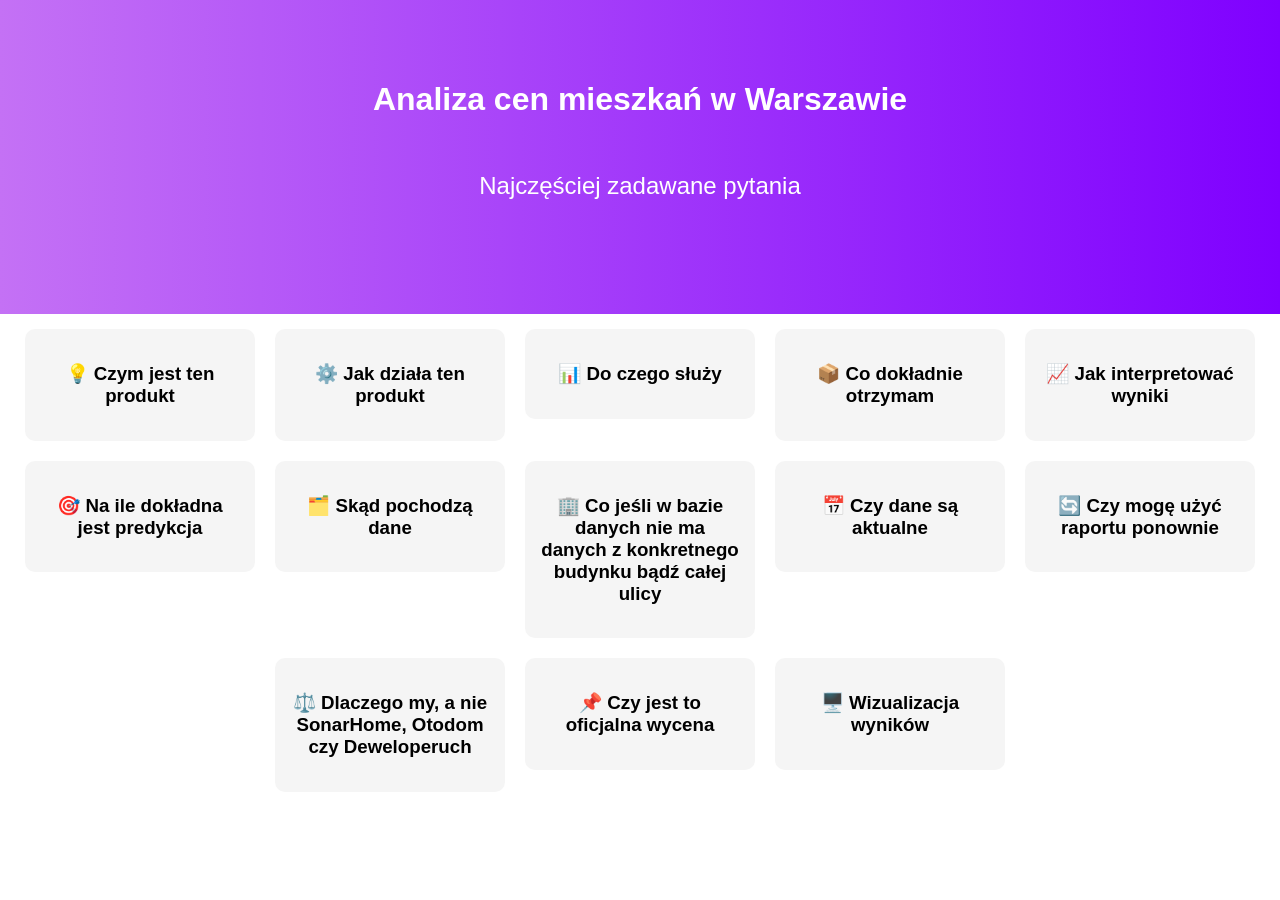
==== frontend/FAQ.html @ aa1127d9 "poprawa kosmetyczna css i indexu" ====
<!DOCTYPE html>
<html lang="en">
<head>
    <meta charset="UTF-8">
    <title>FAQ</title>
    <link rel="stylesheet" href="stylee.css">

</head>
<body>
<div class="hero_violet">
    <h1>Analiza cen mieszkań w Warszawie</h1>
    <p>Najczęściej zadawane pytania</p>

</div>
<div class="features">
    <div class="feature-box-faq">
        <h3>💡 Czym jest ten produkt</h3>
        <p class = "answer">To narzędzie, które pozwala oszacować realną wartość mieszkania na podstawie rzeczywistych transakcji uzyskanych z danych Ministerstwa Rozwoju i Technologii.</p>
    </div>


    <div class="feature-box-faq">
        <h3>⚙️ Jak działa ten produkt</h3>
        <p class = "answer">Po podaniu odpowiednich danych, model uczenia maszynowego, oparty na regresji liniowej, przewiduje przybliżoną cenę za metr kwadratowy mieszkania na podstawie 50 000 faktycznych rekordów transakcyjnych. </p>
    </div>

    <div class="feature-box-faq">
        <h3>📊️ Do czego służy</h3>
        <p class = "answer">Narzędzie pomaga ocenić, czy cena mieszkania jest zawyżona, zaniżona czy też adekwatna.
        Może być wykorzystane przy zakupie, sprzedaży lub analizie inwestycji.</p>
    </div>


    <div class="feature-box-faq">
        <h3>📦️ Co dokładnie otrzymam</h3>
        <p class = "answer">Końcowym produktem jest raport zawierający predykcję wartości mieszkania dla wskazanego adresu i parametrów.
Dodatkowo raport zawiera zagregowane dane transakcyjne z najbliższej okolicy.
Jeśli ulica występuje w bazie – otrzymasz również dane dla ulicy, a jeśli dostępne są dane dla konkretnego adresu – także dla budynku.</p>
    </div>

    <div class="feature-box-faq">
        <h3>📈 Jak interpretować wyniki</h3>
        <p class = "answer">Wynik należy traktować jako realistyczną estymację ceny rynkowej, a nie dokładną wycenę notarialną.
        Najlepiej porównać go z cenami ofert i potraktować jako punkt odniesienia przy negocjacjach.</p>
    </div>




    <div class="feature-box-faq">
        <h3>🎯 Na ile dokładna jest predykcja</h3>
        <p class="answer">
            Średni błąd przewidywania wynosi około 7%.
            Oznacza to, że dla większości mieszkań model trafia bardzo blisko realnej ceny rynkowej.
            <br><br>
            Dokładność zależy jednak od dostępności danych – w lokalizacjach z dużą liczbą transakcji
            (np. popularne dzielnice) wyniki są bardziej precyzyjne.
            <br><br>
            W przypadku rzadkich adresów lub nietypowych mieszkań (np. bardzo duży metraż,
            wysoki standard, unikalna lokalizacja), odchylenie może być większe.
            <br><br>
            Raport najlepiej traktować jako solidny punkt odniesienia do oceny,
            czy dana oferta jest zawyżona lub atrakcyjna.
        </p>
    </div>

    <div class="feature-box-faq">
        <h3>🗂️ Skąd pochodzą dane</h3>
        <p class = "answer">Dane pochodzą z rejestru cen nieruchomości publikowanego przez Ministerstwo Rozwoju i Technologii (geoportal.gov.pl).
Są to oficjalne ceny transakcyjne zawarte w aktach notarialnych.</p>
    </div>

    <div class="feature-box-faq">
        <h3>🏢 Co jeśli w bazie danych nie ma danych z konkretnego budynku bądź całej ulicy</h3>
        <p class = "answer">W przypadku braku budynku, raport generowany jest w głównej mierze w oparciu o dane transakcyjne ze wskazanej ulicy i najbliższej okolicy.
        <br><br>
            W przypadku braku jakichkolwiek danych ze wskazanej ulicy, raport generwoany jest w oparciu o najbliższą okolicę.
        </p>
    </div>

    <div class="feature-box-faq">
        <h3>📅 Czy dane są aktualne</h3>
        <p class = "answer">Dane obejmują lata 2024–obecnie i są reprezentatywne dla aktualnych warunków rynkowych.</p>
    </div>

    <div class="feature-box-faq">

        <h3>🔄 Czy mogę użyć raportu ponownie</h3>
        <p class = "answer">Po zakupie raport będzie dostępny na stronie przez godzinę od kliknięcia w "wygeneruj wyniki". Dokument ZIP z gotowymi do pobrania plikami przedstawiającymi całość raportu i danych można w tym czasie pobierać dowolnie, a pobrane pliki będą już na zawsze do Państwa dyspozycji.</p>
    </div>

    <div class="feature-box-faq">
        <h3>⚖️ Dlaczego my, a nie SonarHome, Otodom czy Deweloperuch</h3>
        <p class = "answer">Na rynku istnieją różne narzędzia do analizy cen mieszkań, jednak każde z nich ma swoje ograniczenia.
<br><br>
Serwisy takie jak SonarHome oferują wyceny po podaniu danych kontaktowych (np. e-mail i telefon), co często wiąże się z dalszym kontaktem marketingowym oraz nie oferują danych z okolicy.
<br><br>
Portale ogłoszeniowe, takie jak Otodom, prezentują głównie ceny ofertowe, które mogą znacząco odbiegać od rzeczywistych cen transakcyjnych.
<br><br>
Z kolei narzędzia analizujące konkretne adresy, takie jak Deweloperuch, pokazują dane historyczne, ale nie oferują predykcji dopasowanej do parametrów konkretnego mieszkania.
<br><br>
Ten raport łączy wszystkie te elementy – wykorzystuje rzeczywiste dane transakcyjne, które podane są w raporcie i generuje spersonalizowaną predykcję ceny dla wskazanego mieszkania. Dzięki temu otrzymujesz pełniejszy i bardziej realistyczny obraz rynku niż w przypadku pojedynczych narzędzi.
        </p>

    </div>
    <div class="feature-box-faq">
        <h3>📌 Czy jest to oficjalna wycena</h3>
        <p class = "answer">Nie – raport ma charakter informacyjny i nie zastępuje wyceny rzeczoznawcy majątkowego.</p>
    </div>


    <div class="feature-box-faq">
        <h3>🖥️  Wizualizacja wyników</h3>
        <a href="wynikidisplay.html" class="feature-link">
            <p class = "answer">Kliknij, aby przejść do wizualizacji otrzymanych wyników</p>
        </a>
    </div>

</div>




<script>
document.querySelectorAll(".feature-box-faq").forEach(box => {
    box.addEventListener("click", () => {
        box.classList.toggle("active");
    });
});
</script>

</body>
</html>
---- frontend/stylee.css ----
body {
    margin: 0;
    font-family: Arial;
    text-align: center;
}

/* HERO */
.hero {
    background: linear-gradient(to right, #4facfe, #00f2fe);
    color: white;
    padding: 60px 20px;
}

.hero_violet {
    background: linear-gradient(to right, #c471f5, #7f00ff);
    color: white;
    padding: 60px 20px;
}

.hero h1 {
    font-size: 2.5rem;
}

.hero p {
    font-size: 1.2rem;
}

.hero_violet p {
    padding: 30px;
    font-size: 1.5rem;
}



/* BUTTON */
.main-btn {
    display: inline-block;
    margin-top: 20px;
    padding: 12px 25px;
    background: white;
    color: #333;
    text-decoration: none;
    border-radius: 8px;
    font-weight: bold;
}

/* FEATURES */
.features {
    display: flex;
    justify-content: center;
    gap: 20px;
    padding: 15px;
    flex-wrap: wrap; /* 🔥 ważne */
    align-items: flex-start;
}

.feature-box {
    width: 225px;
    padding: 8px;
    border-radius: 10px;
    background: #f5f5f5;
}




.feature-box-faq {
    width: 200px;
    padding: 15px;
    border-radius: 10px;
    background: #f5f5f5;
    cursor: pointer;

}

.answer {
    display: none;
    margin-top: 10px;
}

.feature-box-faq.active .answer {
    display: block;
}



/* 📱 MOBILE */
@media (max-width: 768px) {

    .hero {
        padding: 60px 15px;
    }

    .hero h1 {
        font-size: 1.8rem;
    }

    .hero p {
        font-size: 1rem;
    }

    .features {
        flex-direction: column;
        align-items: center;
    }

    .feature-box {
        width: 90%; /* zamiast sztywnego 250px */
    }
}
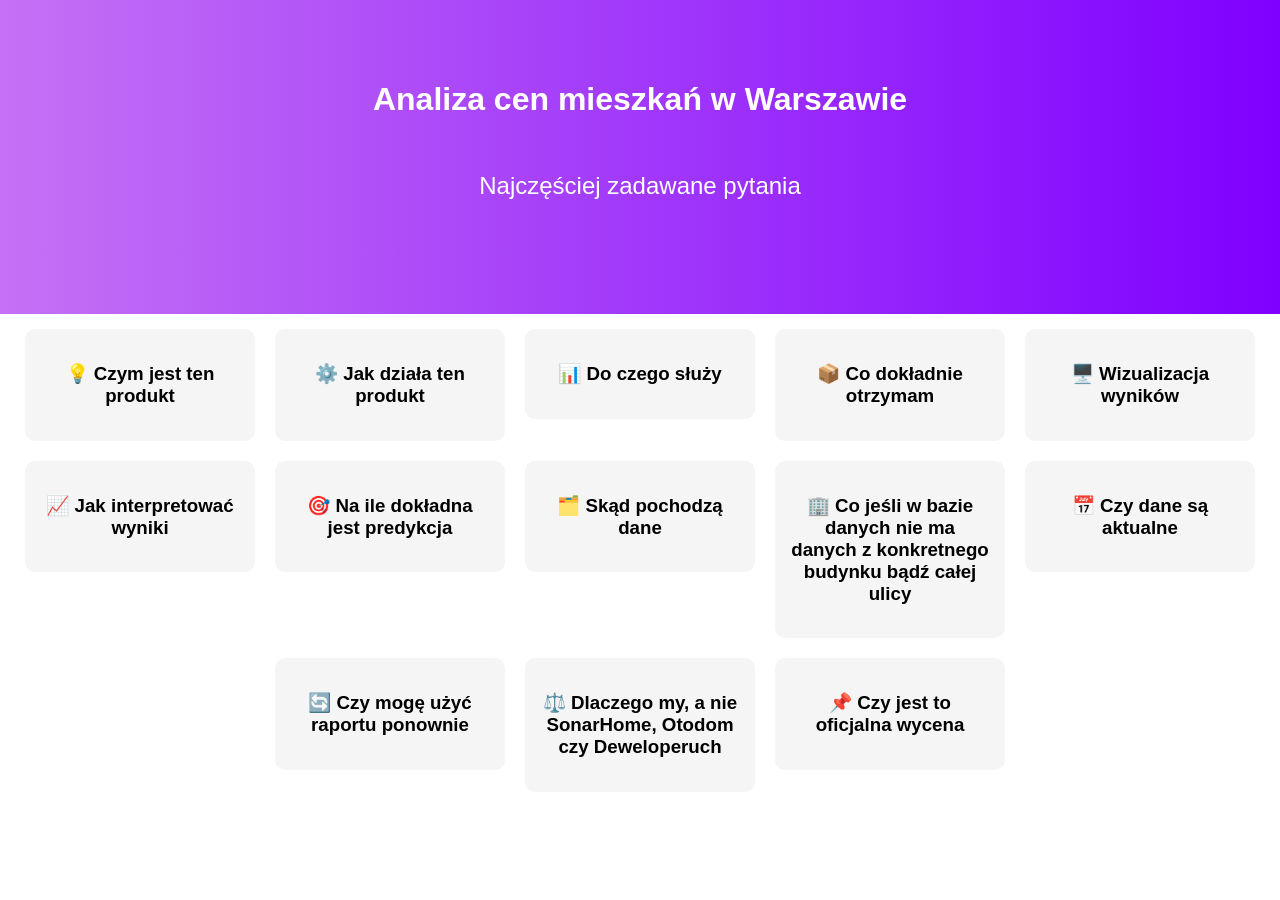
==== commit 314ff1b3: "zamiana miejsc w faq" ====
--- a/frontend/FAQ.html
+++ b/frontend/FAQ.html
@@ -37,6 +37,17 @@
 Dodatkowo raport zawiera zagregowane dane transakcyjne z najbliższej okolicy.
 Jeśli ulica występuje w bazie – otrzymasz również dane dla ulicy, a jeśli dostępne są dane dla konkretnego adresu – także dla budynku.</p>
     </div>
+
+
+    <div class="feature-box-faq">
+        <h3>🖥️  Wizualizacja wyników</h3>
+        <a href="wynikidisplay.html" class="feature-link">
+            <p class = "answer">Kliknij, aby przejść do wizualizacji otrzymanych wyników</p>
+        </a>
+    </div>
+
+
+
 
     <div class="feature-box-faq">
         <h3>📈 Jak interpretować wyniki</h3>
@@ -109,12 +120,7 @@
     </div>
 
 
-    <div class="feature-box-faq">
-        <h3>🖥️  Wizualizacja wyników</h3>
-        <a href="wynikidisplay.html" class="feature-link">
-            <p class = "answer">Kliknij, aby przejść do wizualizacji otrzymanych wyników</p>
-        </a>
-    </div>
+
 
 </div>
 
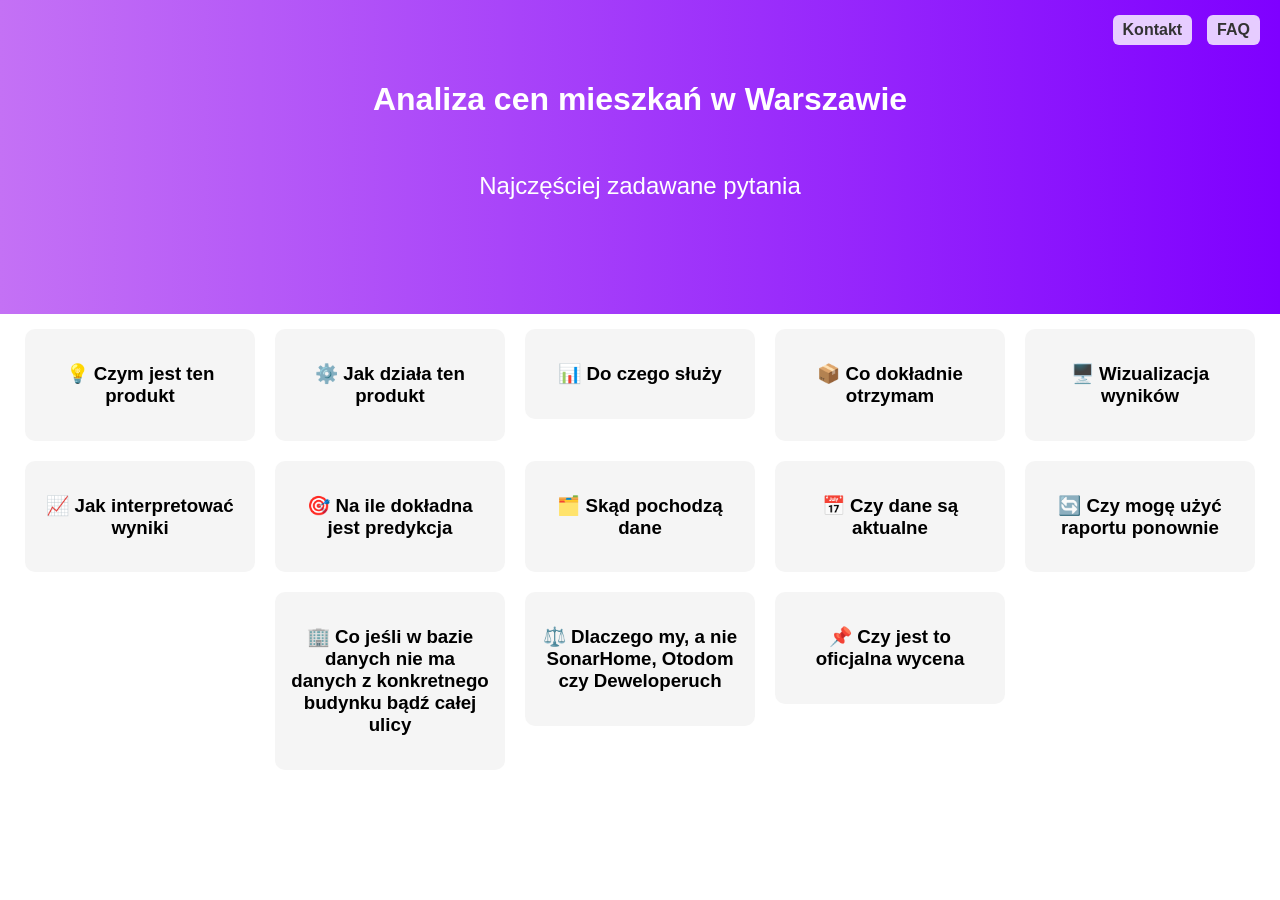
==== commit 7018881b: "dodanie kontaktu i generalnie juz dzialajace wszystko poza kontaktem" ====
--- a/frontend/FAQ.html
+++ b/frontend/FAQ.html
@@ -7,6 +7,13 @@
 
 </head>
 <body>
+
+<div class="top-links">
+    <a href="kontakt.html">Kontakt</a>
+    <a href="FAQ.html">FAQ</a>
+</div>
+
+
 <div class="hero_violet">
     <h1>Analiza cen mieszkań w Warszawie</h1>
     <p>Najczęściej zadawane pytania</p>
@@ -81,13 +88,7 @@
 Są to oficjalne ceny transakcyjne zawarte w aktach notarialnych.</p>
     </div>
 
-    <div class="feature-box-faq">
-        <h3>🏢 Co jeśli w bazie danych nie ma danych z konkretnego budynku bądź całej ulicy</h3>
-        <p class = "answer">W przypadku braku budynku, raport generowany jest w głównej mierze w oparciu o dane transakcyjne ze wskazanej ulicy i najbliższej okolicy.
-        <br><br>
-            W przypadku braku jakichkolwiek danych ze wskazanej ulicy, raport generwoany jest w oparciu o najbliższą okolicę.
-        </p>
-    </div>
+
 
     <div class="feature-box-faq">
         <h3>📅 Czy dane są aktualne</h3>
@@ -99,6 +100,15 @@
         <h3>🔄 Czy mogę użyć raportu ponownie</h3>
         <p class = "answer">Po zakupie raport będzie dostępny na stronie przez godzinę od kliknięcia w "wygeneruj wyniki". Dokument ZIP z gotowymi do pobrania plikami przedstawiającymi całość raportu i danych można w tym czasie pobierać dowolnie, a pobrane pliki będą już na zawsze do Państwa dyspozycji.</p>
     </div>
+
+    <div class="feature-box-faq">
+        <h3>🏢 Co jeśli w bazie danych nie ma danych z konkretnego budynku bądź całej ulicy</h3>
+        <p class = "answer">W przypadku braku budynku, raport generowany jest w głównej mierze w oparciu o dane transakcyjne ze wskazanej ulicy i najbliższej okolicy.
+        <br><br>
+            W przypadku braku jakichkolwiek danych ze wskazanej ulicy, raport generwoany jest w oparciu o najbliższą okolicę.
+        </p>
+    </div>
+
 
     <div class="feature-box-faq">
         <h3>⚖️ Dlaczego my, a nie SonarHome, Otodom czy Deweloperuch</h3>
--- a/frontend/stylee.css
+++ b/frontend/stylee.css
@@ -3,6 +3,31 @@
     font-family: Arial;
     text-align: center;
 }
+
+
+.top-links {
+    position: fixed;
+    top: 15px;
+    right: 20px;
+    display: flex;
+    gap: 15px;
+    z-index: 999;
+}
+
+.top-links a {
+    text-decoration: none;
+    color: #333;
+    font-weight: 600;
+    background: rgba(255,255,255,0.8);
+    padding: 6px 10px;
+    border-radius: 6px;
+}
+
+.top-links a:hover {
+    background: #fff;
+}
+
+
 
 /* HERO */
 .hero {
@@ -87,6 +112,19 @@
 /* 📱 MOBILE */
 @media (max-width: 768px) {
 
+        .top-links {
+        top: 10px;
+        right: 10px;
+        gap: 10px;
+    }
+
+    .top-links a {
+        font-size: 14px;
+        padding: 5px 8px;
+    }
+
+
+
     .hero {
         padding: 60px 15px;
     }
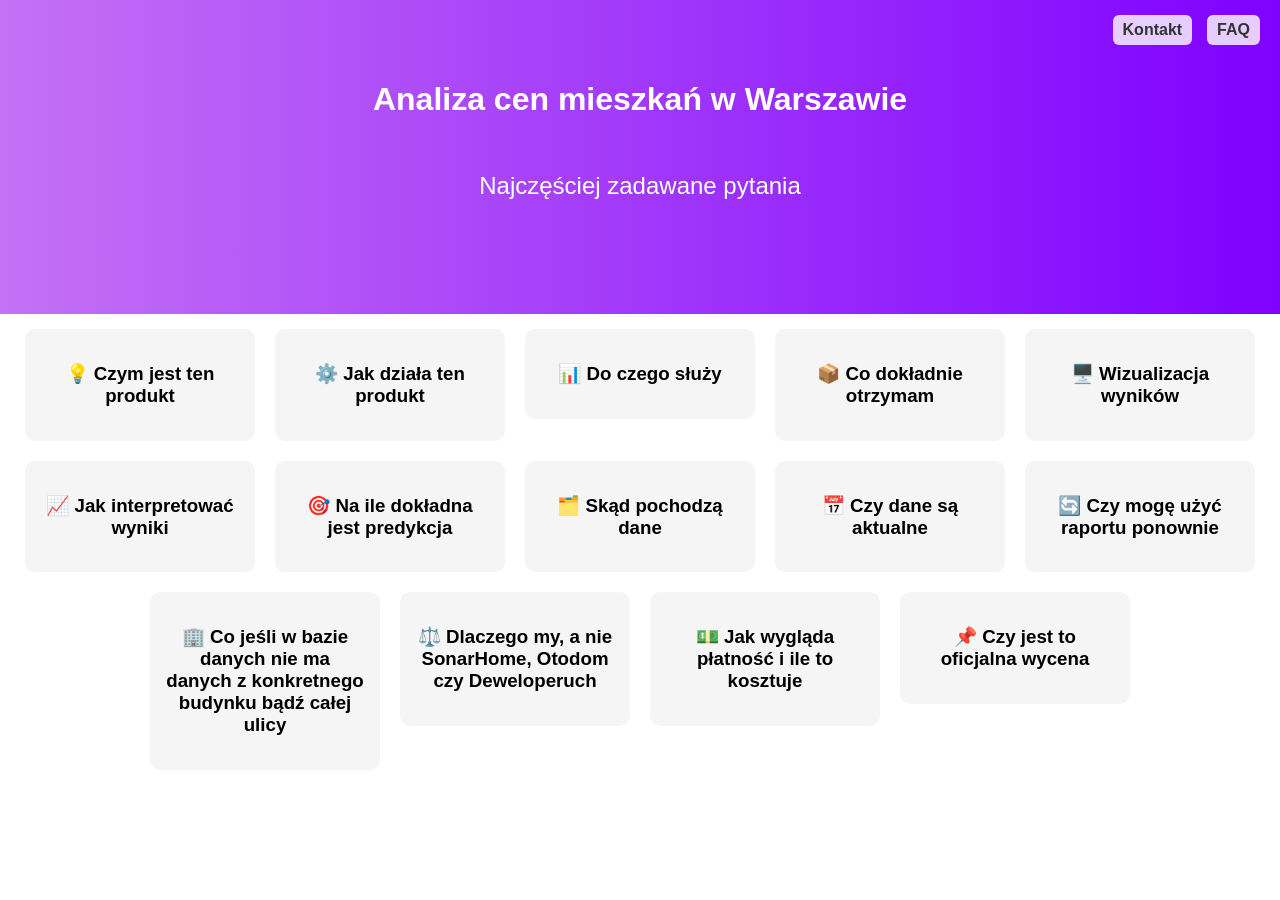
==== commit bc23105f: "poprawka w faq" ====
--- a/frontend/FAQ.html
+++ b/frontend/FAQ.html
@@ -124,12 +124,22 @@
         </p>
 
     </div>
+
+
+
+    <div class="feature-box-faq">
+        <h3>💵 Jak wygląda płatność i ile to kosztuje</h3>
+        <p class = "answer">Płatność odbywa się online za pomocą bezpiecznego systemu Stripe. Po wprowadzeniu danych mieszkania zostaniesz przekierowany do formularza płatności, gdzie możesz zapłacić kartą.
+            <br><br>
+            Koszt raportu to 5 zł – jest to jednorazowa opłata za wygenerowanie pełnego raportu dla wybranego mieszkania. Po opłaceniu natychmiast uzyskujesz dostęp do wyników.
+            <br><br>
+            Nie wymagamy zakładania konta ani podawania dodatkowych danych kontaktowych – płacisz tylko za konkretny raport i od razu go otrzymujesz. </p>
+    </div>
+
     <div class="feature-box-faq">
         <h3>📌 Czy jest to oficjalna wycena</h3>
         <p class = "answer">Nie – raport ma charakter informacyjny i nie zastępuje wyceny rzeczoznawcy majątkowego.</p>
     </div>
-
-
 
 
 </div>
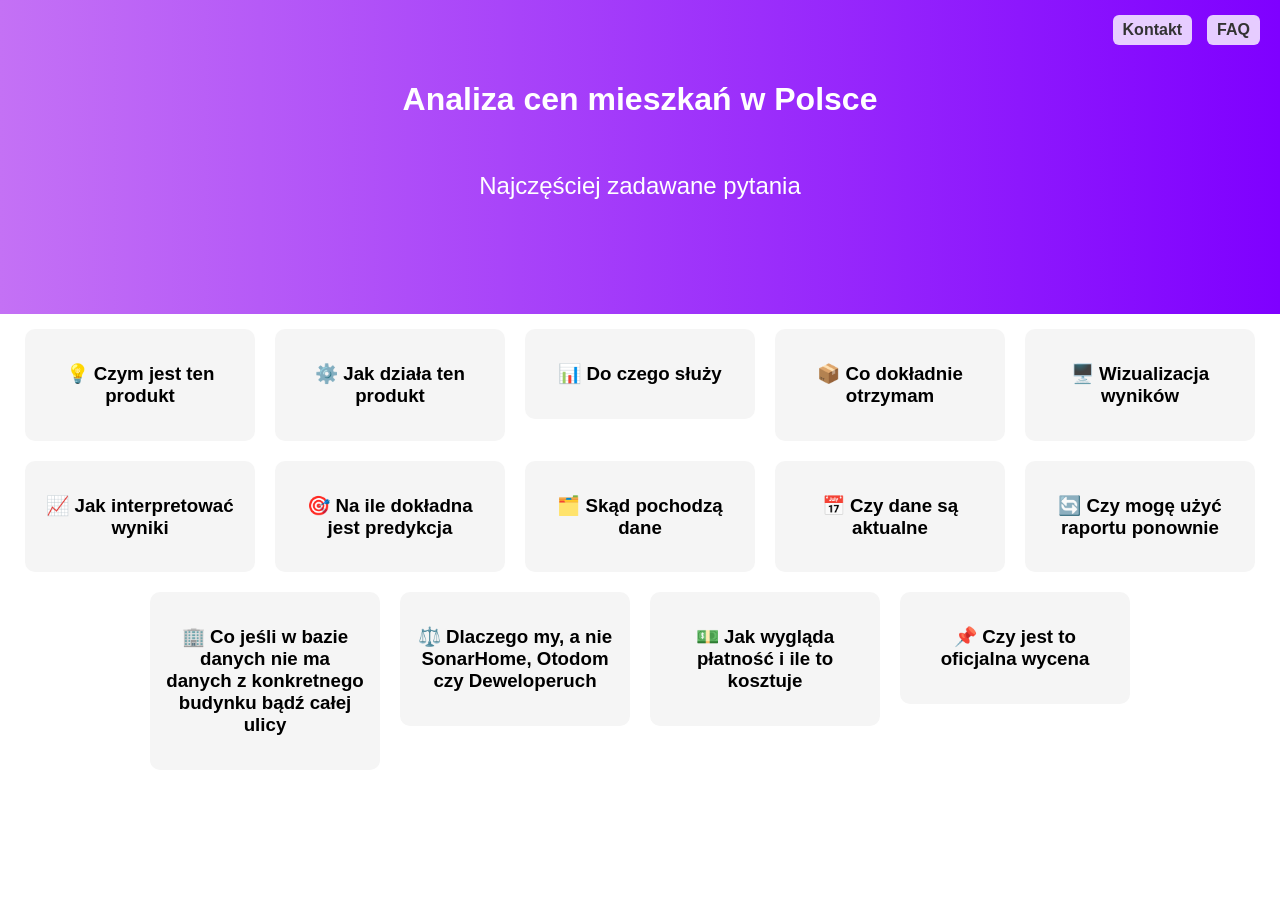
==== commit 344b70d7: "poprawka w faq" ====
--- a/frontend/FAQ.html
+++ b/frontend/FAQ.html
@@ -15,7 +15,7 @@
 
 
 <div class="hero_violet">
-    <h1>Analiza cen mieszkań w Warszawie</h1>
+    <h1>Analiza cen mieszkań w Polsce</h1>
     <p>Najczęściej zadawane pytania</p>
 
 </div>
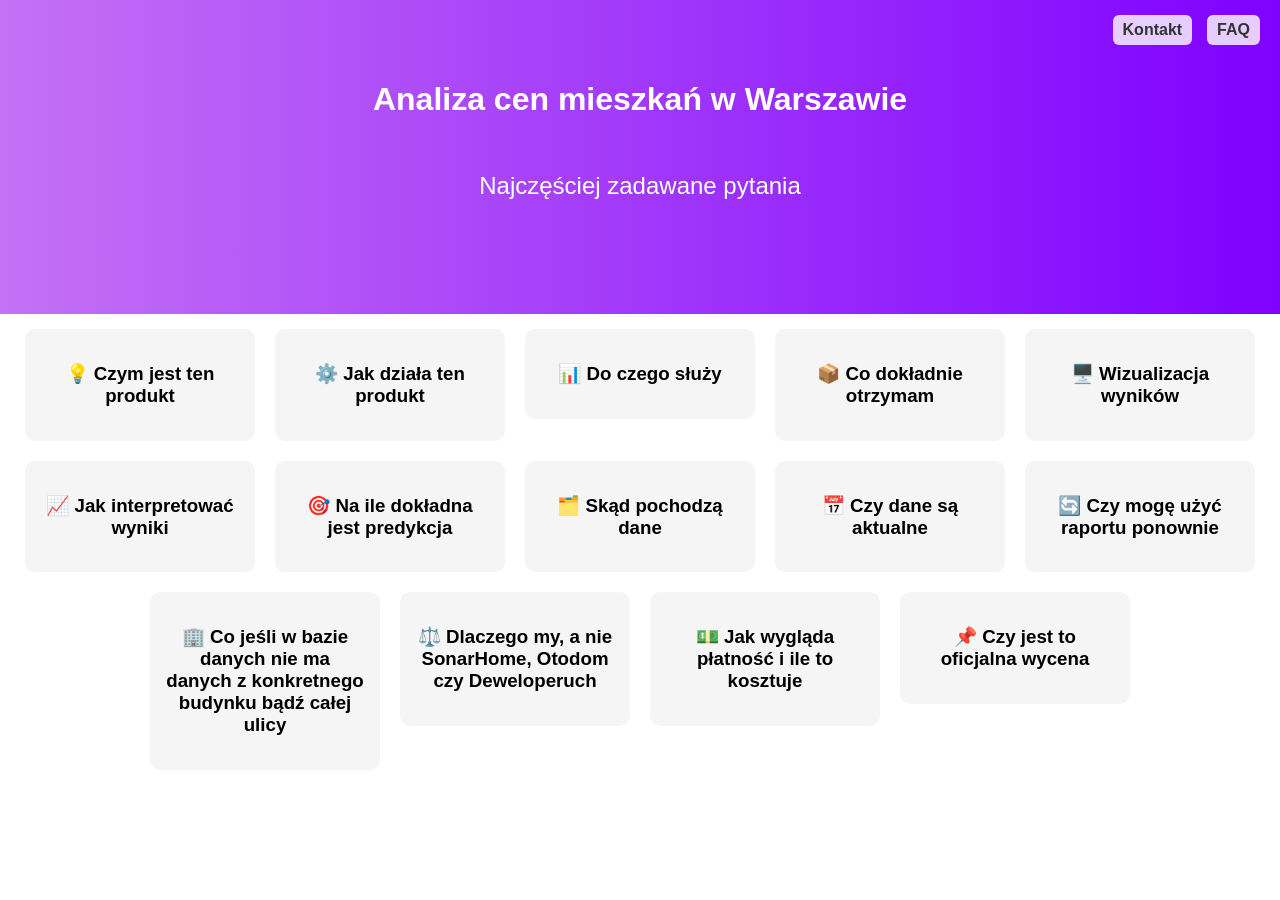
==== commit 189f1451: "droban zmiana w faq" ====
--- a/frontend/FAQ.html
+++ b/frontend/FAQ.html
@@ -15,7 +15,7 @@
 
 
 <div class="hero_violet">
-    <h1>Analiza cen mieszkań w Polsce</h1>
+    <h1>Analiza cen mieszkań w Warszawie</h1>
     <p>Najczęściej zadawane pytania</p>
 
 </div>
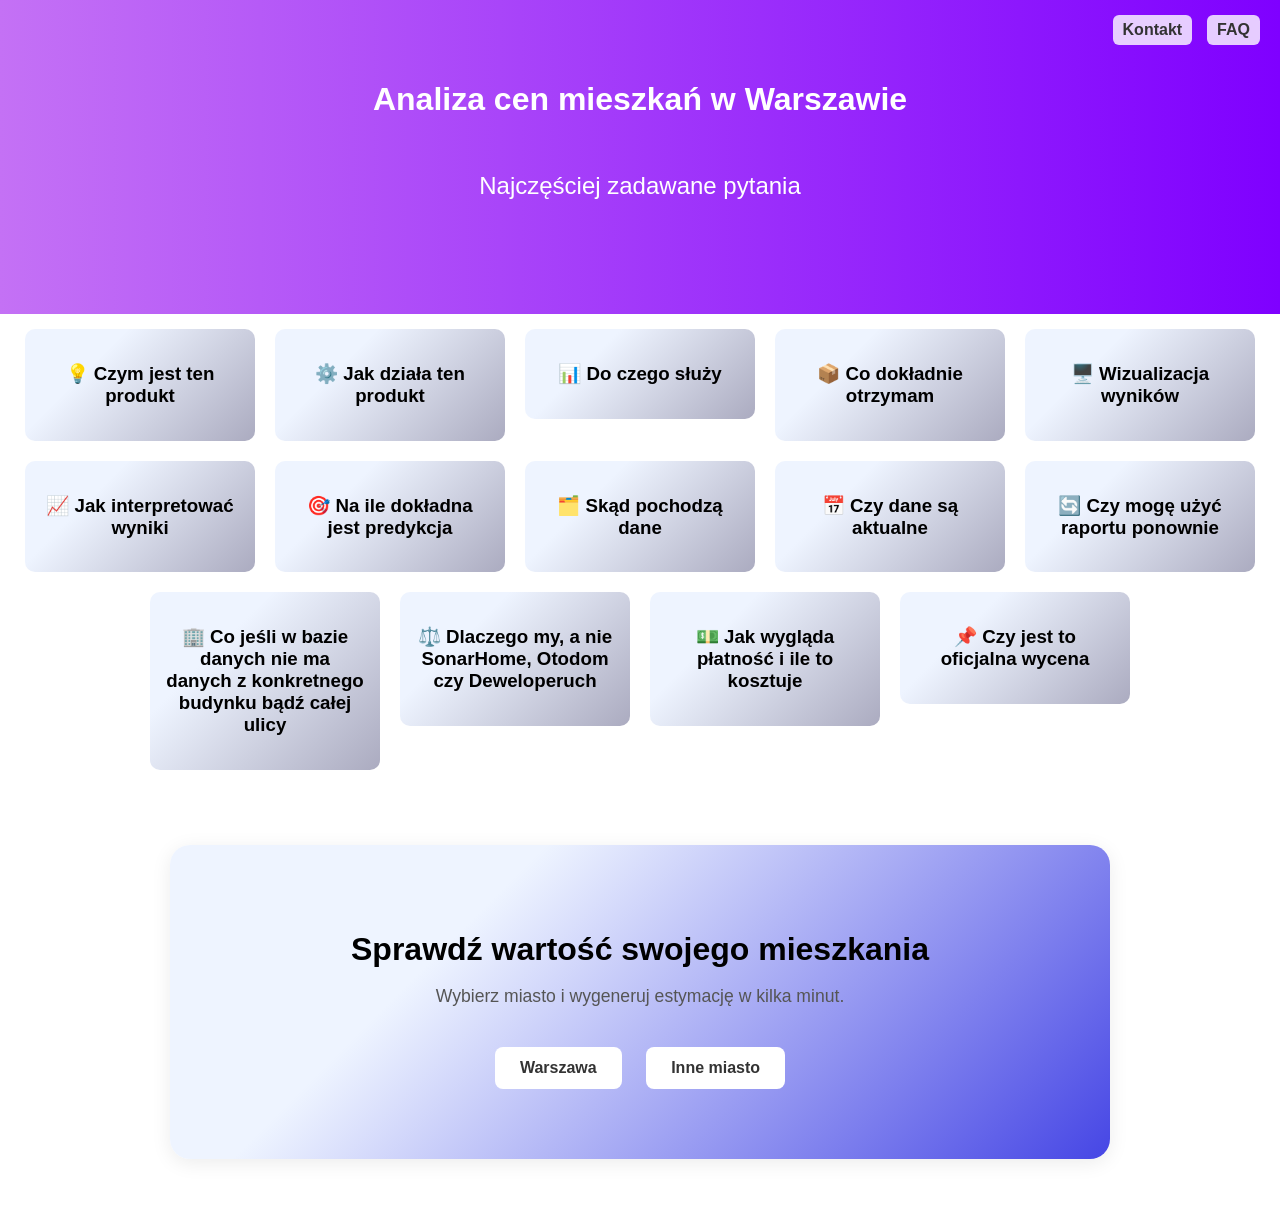
==== commit 8c5692ff: "ostatnia poprawka" ====
--- a/frontend/FAQ.html
+++ b/frontend/FAQ.html
@@ -145,6 +145,18 @@
 </div>
 
 
+<div class="cta">
+    <h2>Sprawdź wartość swojego mieszkania</h2>
+    <p>Wybierz miasto i wygeneruj estymację w kilka minut.</p>
+
+    <a href="https://www.warszawskieceny.pl" class="main-btn">
+        Warszawa
+    </a>
+
+    <a href="https://polskieceny-pl.onrender.com" class="main-btn">
+        Inne miasto
+    </a>
+</div>
 
 
 <script>
--- a/frontend/stylee.css
+++ b/frontend/stylee.css
@@ -83,7 +83,12 @@
     width: 225px;
     padding: 8px;
     border-radius: 10px;
-    background: #f5f5f5;
+    background: linear-gradient(
+    135deg,
+    #eef4ff 30%,
+        #ababc0 100%
+
+);
 }
 
 
@@ -93,7 +98,12 @@
     width: 200px;
     padding: 15px;
     border-radius: 10px;
-    background: #f5f5f5;
+    background: linear-gradient(
+        135deg,
+        #eef4ff 30%,
+        #ababc0 100%
+
+    );
     cursor: pointer;
 
 }
@@ -107,42 +117,205 @@
     display: block;
 }
 
+.seo-text {
+    max-width: 900px;
+    margin: 30px auto;
+    padding: 5px;
+    background: linear-gradient(
+    135deg,
+    #f9fafc 30%,
+    #7b7b8a 100%
+
+
+);
+    border-radius: 12px;
+    box-shadow: 0 8px 25px rgba(0,0,0,0.05);
+    line-height: 1.7;
+
+}
+
+.seo-text h2 {
+    font-size: 28px;
+    margin-bottom: 20px;
+    color: #1a1a1a;
+}
+
+.seo-text p {
+    font-size: 16px;
+    color: #444;
+    margin-bottom: 15px;
+}
+
+.seo-text strong {
+    color: #000;
+}
+
+.cta {
+    text-align: center;
+    padding: 60px 20px;
+    margin: 60px auto;
+    max-width: 900px;
+    border-radius: 20px;
+    background: linear-gradient(
+    135deg,
+    #eef4ff 30%,
+    #4646e5 100%
+
+);
+    box-shadow: 0 4px 20px rgba(0,0,0,0.08);
+}
+
+.cta h2 {
+    font-size: 2rem;
+    margin-bottom: 15px;
+}
+
+.cta p {
+    font-size: 1.1rem;
+    color: #555;
+    margin-bottom: 30px;
+}
+
+.cta .main-btn {
+    display: inline-block;
+    margin: 10px;
+}
 
 
 /* 📱 MOBILE */
 @media (max-width: 768px) {
 
-        .top-links {
+    /* TOP LINKS */
+    .top-links {
         top: 10px;
         right: 10px;
-        gap: 10px;
+        gap: 8px;
+        flex-direction: column;
+        align-items: flex-end;
     }
 
     .top-links a {
-        font-size: 14px;
+        font-size: 13px;
         padding: 5px 8px;
     }
 
-
-
+    /* HERO */
     .hero {
-        padding: 60px 15px;
+        padding: 50px 15px;
     }
 
     .hero h1 {
-        font-size: 1.8rem;
+        font-size: 1.6rem;
+        line-height: 1.3;
     }
 
     .hero p {
-        font-size: 1rem;
-    }
-
+        font-size: 0.95rem;
+    }
+
+
+    .hero_violet {
+    padding: 50px 15px;
+}
+
+.hero_violet p {
+    font-size: 1rem;
+    padding: 15px 0;
+}
+
+    /* BUTTON */
+    .main-btn {
+        display: block;
+        width: 100%;
+        max-width: 280px;
+        margin: 10px auto;
+    }
+
+    /* FEATURES */
     .features {
         flex-direction: column;
         align-items: center;
-    }
-
-    .feature-box {
-        width: 90%; /* zamiast sztywnego 250px */
+        gap: 15px;
+    }
+
+    .feature-box,
+    .feature-box-faq {
+        width: 90%;
+        max-width: 350px;
+    }
+
+    /* SEO TEXT */
+    .seo-text {
+        margin: 20px 10px;
+        padding: 15px;
+    }
+
+    .seo-text h2 {
+        font-size: 20px;
+    }
+
+    .seo-text p {
+        font-size: 14px;
+    }
+
+    /* CTA */
+    .cta {
+        padding: 40px 15px;
+        margin: 30px 10px;
+    }
+
+    .cta h2 {
+        font-size: 1.5rem;
+    }
+
+    .cta p {
+        font-size: 1rem;
+    }
+}
+
+@media (min-width: 769px) and (max-width: 1024px) {
+
+    /* HERO */
+    .hero h1 {
+        font-size: 2rem;
+    }
+
+    .hero p {
+        font-size: 1.1rem;
+    }
+    .hero_violet {
+    padding: 50px 15px;
+}
+
+.hero_violet p {
+    font-size: 1rem;
+    padding: 15px 0;
+}
+
+    /* FEATURES */
+    .features {
+        flex-wrap: wrap;
+        gap: 15px;
+    }
+
+    .feature-box,
+    .feature-box-faq {
+        width: 45%;
+    }
+
+    /* BUTTON */
+    .main-btn {
+        margin: 10px 8px;
+    }
+
+    /* SEO TEXT */
+    .seo-text {
+        margin: 30px 20px;
+        padding: 25px;
+    }
+
+    /* CTA */
+    .cta {
+        padding: 50px 20px;
     }
 }
